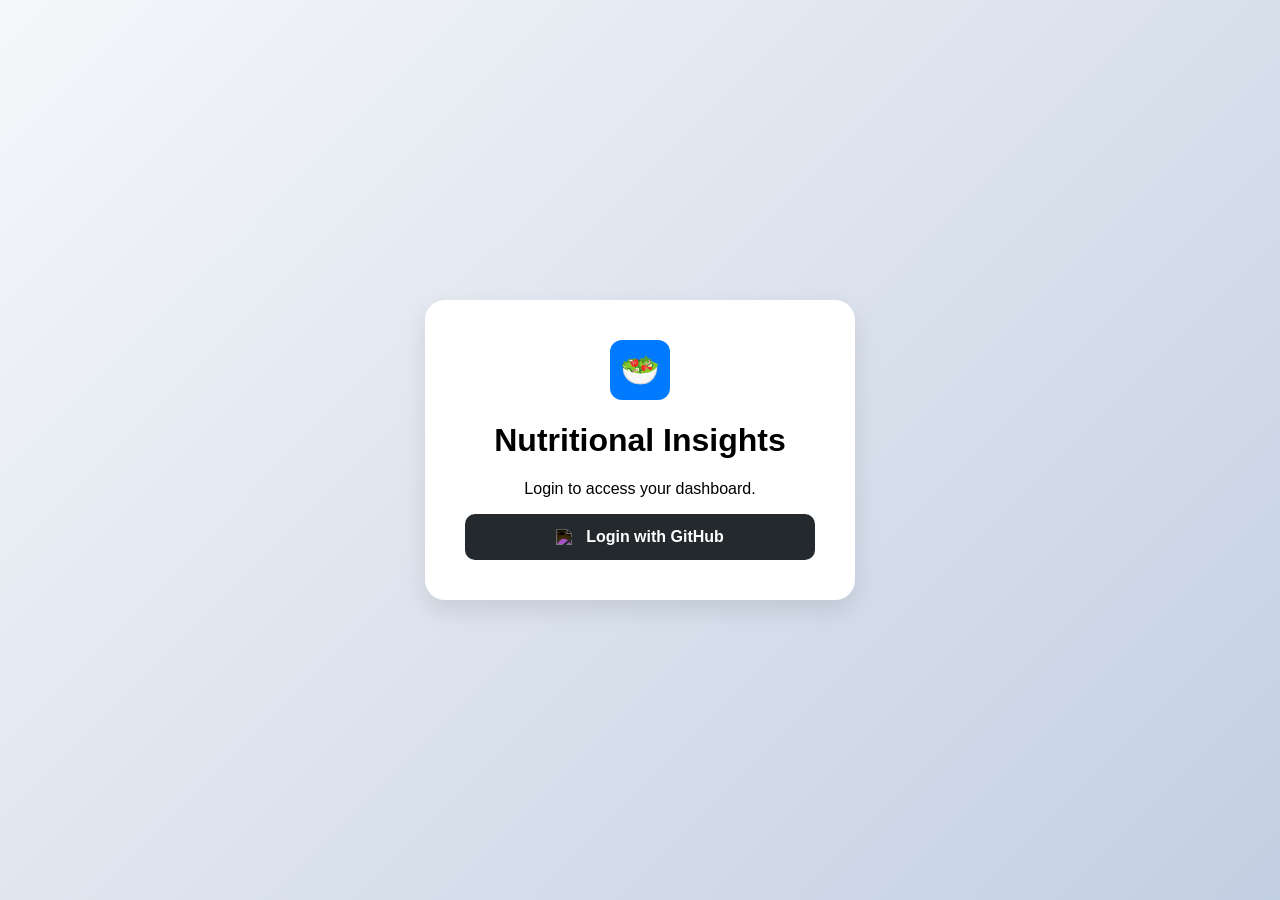
==== frontend/project2-frontend/login.html @ 8209d533 "Fix: Restored Pie Chart, colors, and Fixed Sign Out button layout" ====
<!DOCTYPE html>
<html lang="en">
<head>
    <meta charset="UTF-8">
    <meta name="viewport" content="width=device-width, initial-scale=1.0">
    <title>Login | Nutritional Insights</title>
    <style>
        body { font-family: 'Segoe UI', sans-serif; background: linear-gradient(135deg, #f5f7fa 0%, #c3cfe2 100%); display: flex; align-items: center; justify-content: center; min-height: 100vh; margin: 0; }
        .card { background: white; padding: 40px; border-radius: 20px; box-shadow: 0 10px 25px rgba(0,0,0,0.1); text-align: center; width: 350px; }
        .logo { width: 60px; height: 60px; background: #007BFF; border-radius: 12px; margin: 0 auto 20px; display: flex; align-items: center; justify-content: center; color: white; font-size: 2rem; }
        .btn { display: flex; align-items: center; justify-content: center; gap: 10px; background: #24292e; color: white; text-decoration: none; padding: 14px; border-radius: 10px; font-weight: bold; transition: 0.3s; }
        .btn:hover { background: #000; transform: translateY(-2px); }
    </style>
</head>
<body>
    <div class="card">
        <div class="logo">🥗</div>
        <h1>Nutritional Insights</h1>
        <p>Login to access your dashboard.</p>
        <a href="/login" class="btn">
            <img src="https://github.githubassets.com/images/modules/logos_page/GitHub-Mark.png" width="20" style="filter: invert(1);">
            Login with GitHub
        </a>
    </div>
</body>
</html>
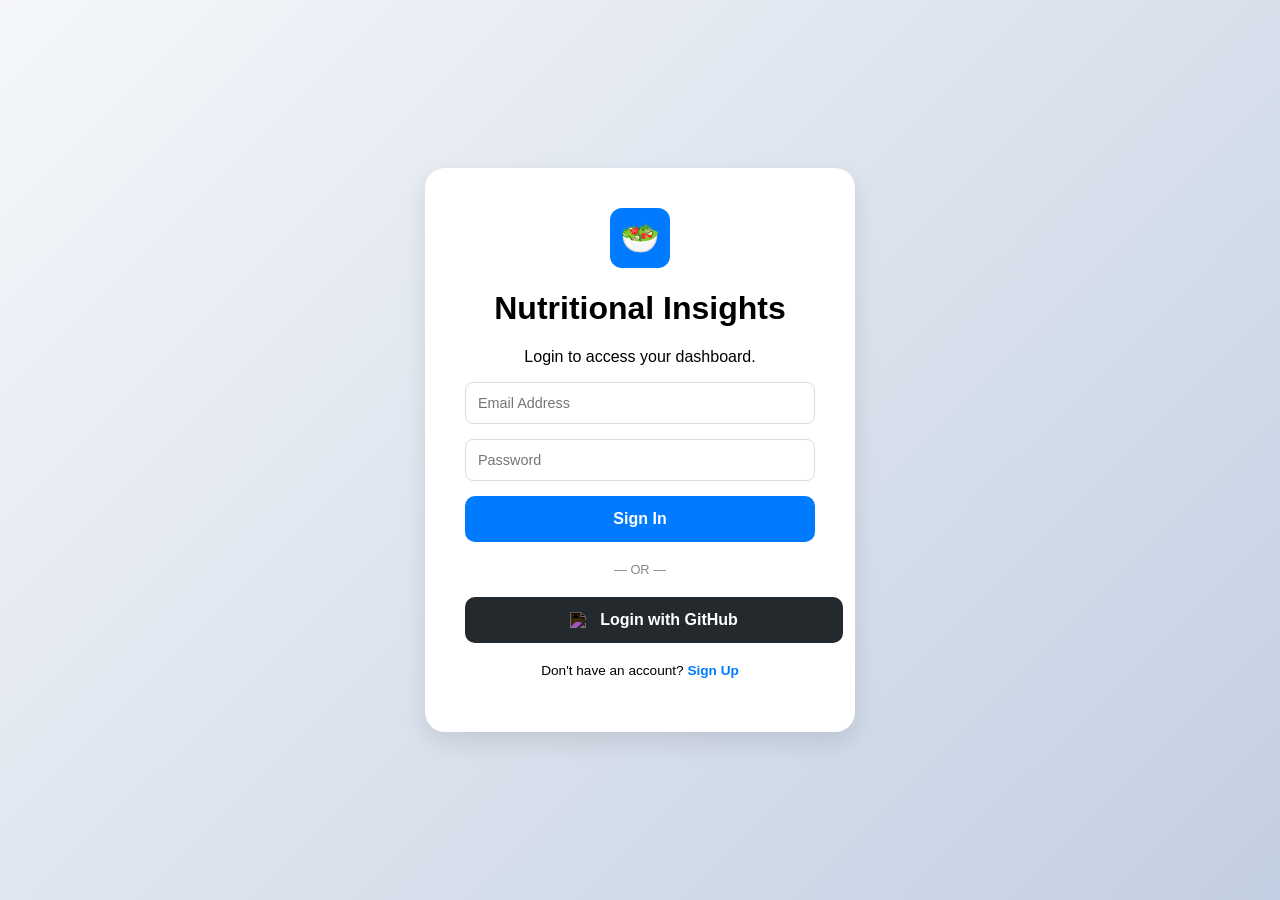
==== commit 356861f0: "userlogin implemented, search function functional" ====
--- a/frontend/project2-frontend/login.html
+++ b/frontend/project2-frontend/login.html
@@ -8,8 +8,12 @@
         body { font-family: 'Segoe UI', sans-serif; background: linear-gradient(135deg, #f5f7fa 0%, #c3cfe2 100%); display: flex; align-items: center; justify-content: center; min-height: 100vh; margin: 0; }
         .card { background: white; padding: 40px; border-radius: 20px; box-shadow: 0 10px 25px rgba(0,0,0,0.1); text-align: center; width: 350px; }
         .logo { width: 60px; height: 60px; background: #007BFF; border-radius: 12px; margin: 0 auto 20px; display: flex; align-items: center; justify-content: center; color: white; font-size: 2rem; }
-        .btn { display: flex; align-items: center; justify-content: center; gap: 10px; background: #24292e; color: white; text-decoration: none; padding: 14px; border-radius: 10px; font-weight: bold; transition: 0.3s; }
-        .btn:hover { background: #000; transform: translateY(-2px); }
+        .btn { display: flex; align-items: center; justify-content: center; gap: 10px; color: white; text-decoration: none; padding: 14px; border-radius: 10px; font-weight: bold; transition: 0.3s; width: 100%; border: none; font-size: 1rem; cursor: pointer; }
+        .btn-github { background: #24292e; }
+        .btn-primary { background: #007BFF; margin-bottom: 10px; }
+        .btn:hover { opacity: 0.9; transform: translateY(-2px); }
+        input { width: 100%; padding: 12px; margin-bottom: 15px; border: 1px solid #ddd; border-radius: 8px; box-sizing: border-box; font-size: 0.9rem; }
+        .divider { margin: 20px 0; color: #888; font-size: 0.8rem; position: relative; }
     </style>
 </head>
 <body>
@@ -17,10 +21,23 @@
         <div class="logo">🥗</div>
         <h1>Nutritional Insights</h1>
         <p>Login to access your dashboard.</p>
-        <a href="/login" class="btn">
+        
+        <form action="/login-email" method="POST">
+            <input type="email" name="email" placeholder="Email Address" required>
+            <input type="password" name="password" placeholder="Password" required>
+            <button type="submit" class="btn btn-primary">Sign In</button>
+        </form>
+
+        <div class="divider">— OR —</div>
+
+        <a href="/login" class="btn btn-github">
             <img src="https://github.githubassets.com/images/modules/logos_page/GitHub-Mark.png" width="20" style="filter: invert(1);">
             Login with GitHub
         </a>
+        
+        <p style="margin-top: 20px; font-size: 0.85rem;">
+            Don't have an account? <a href="/register.html" style="color: #007BFF; text-decoration: none; font-weight: bold;">Sign Up</a>
+        </p>
     </div>
 </body>
 </html>
